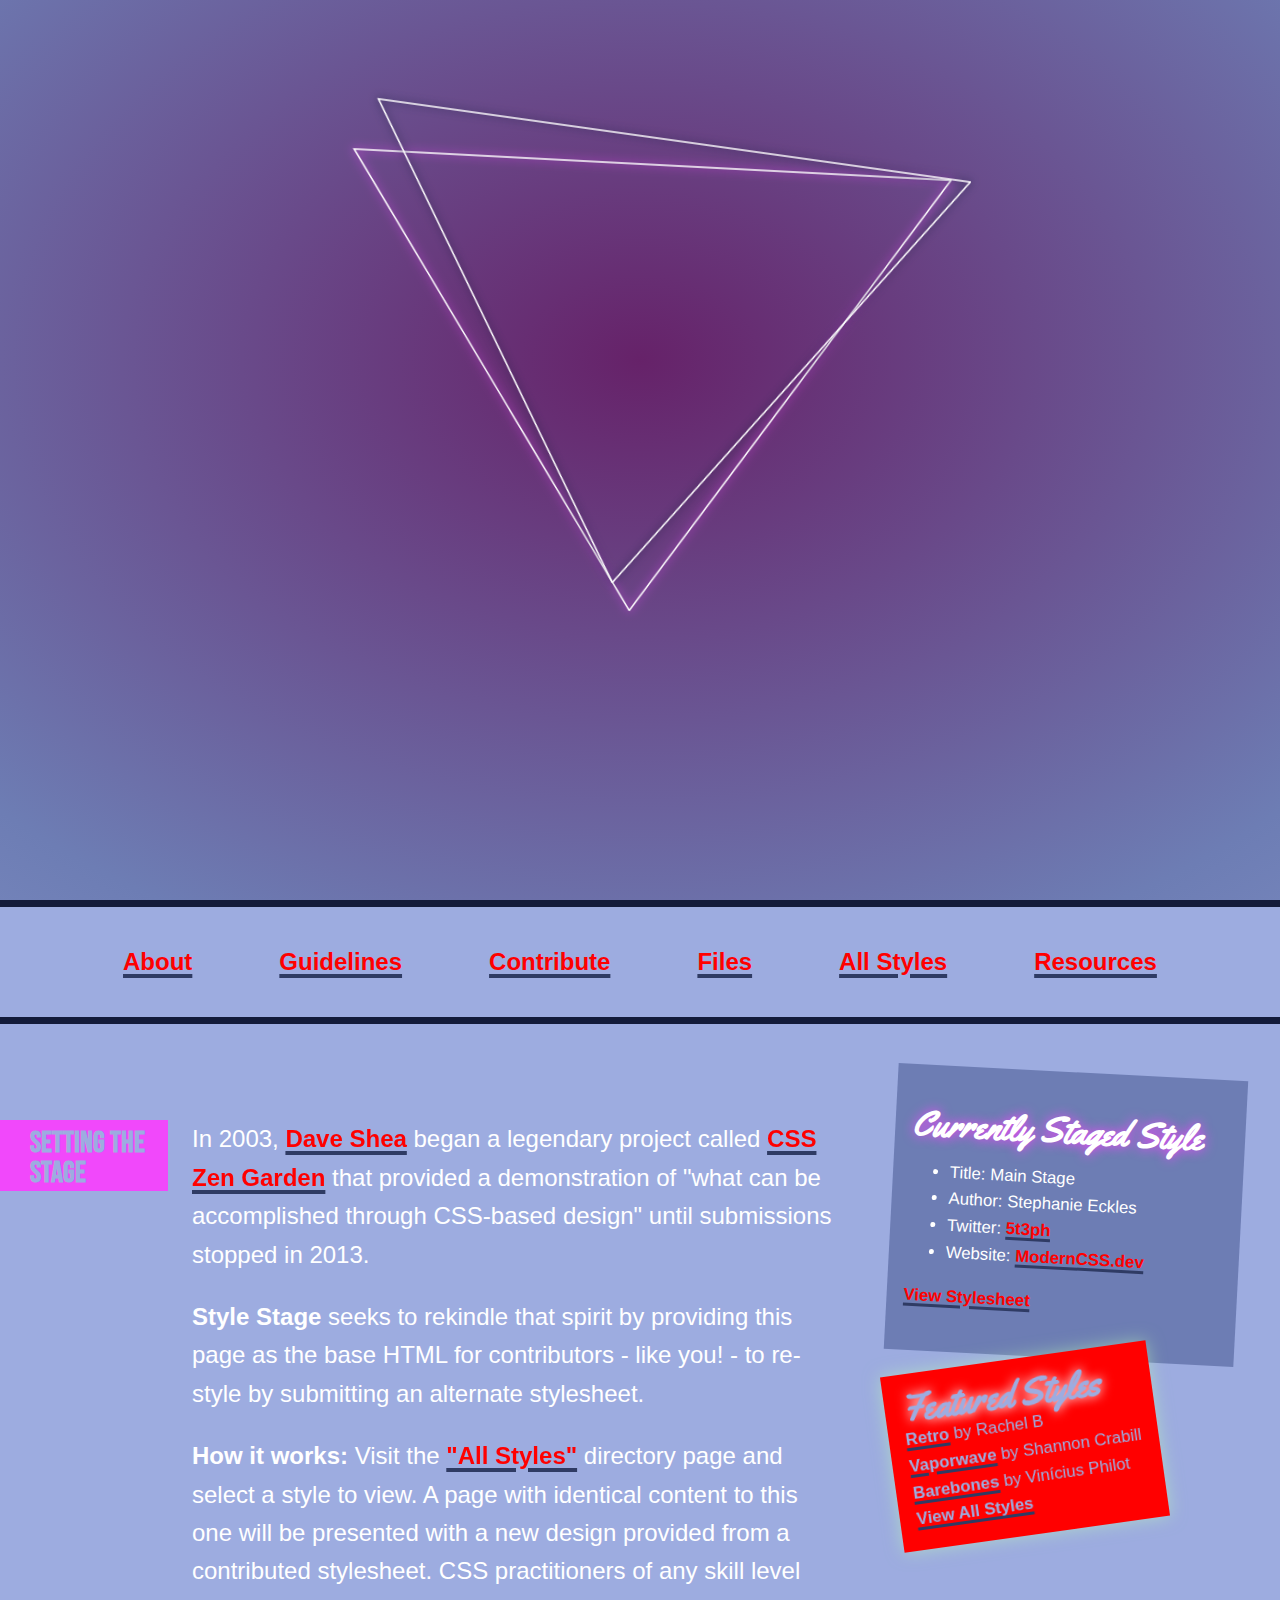
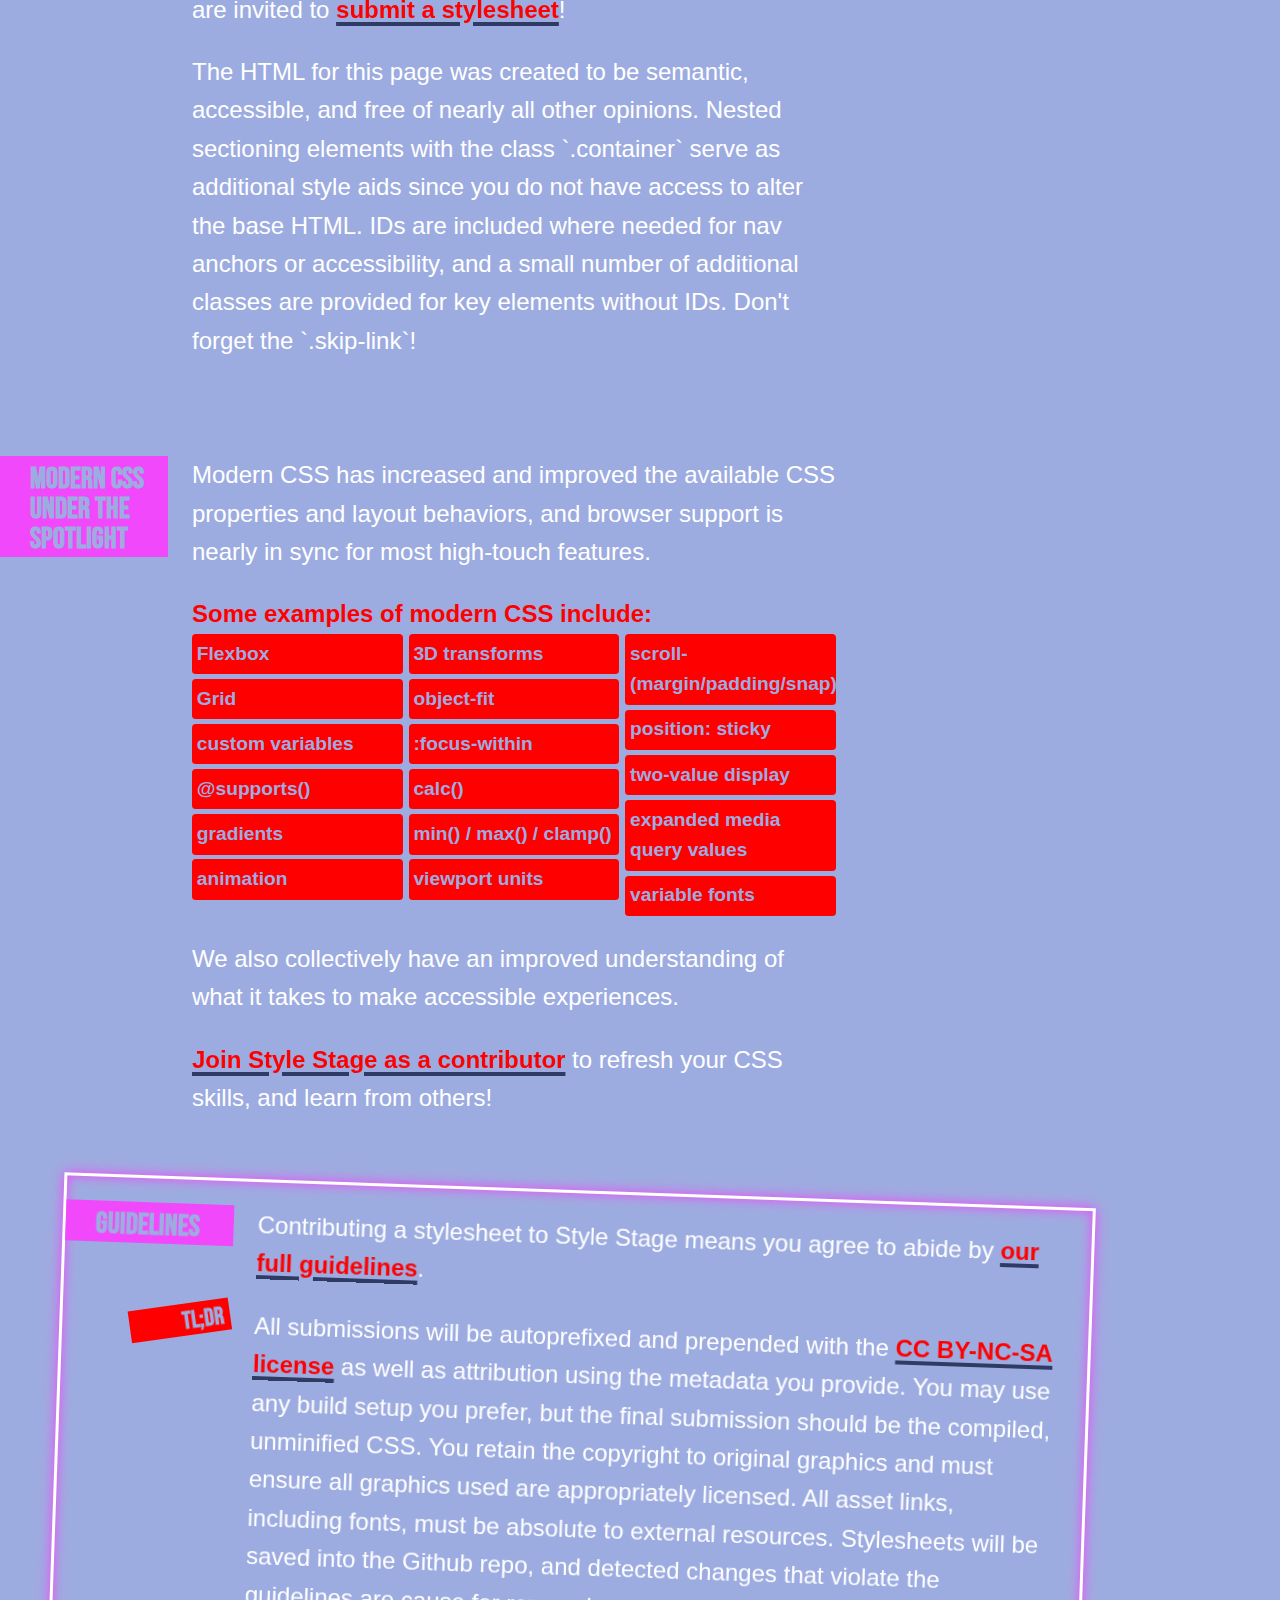
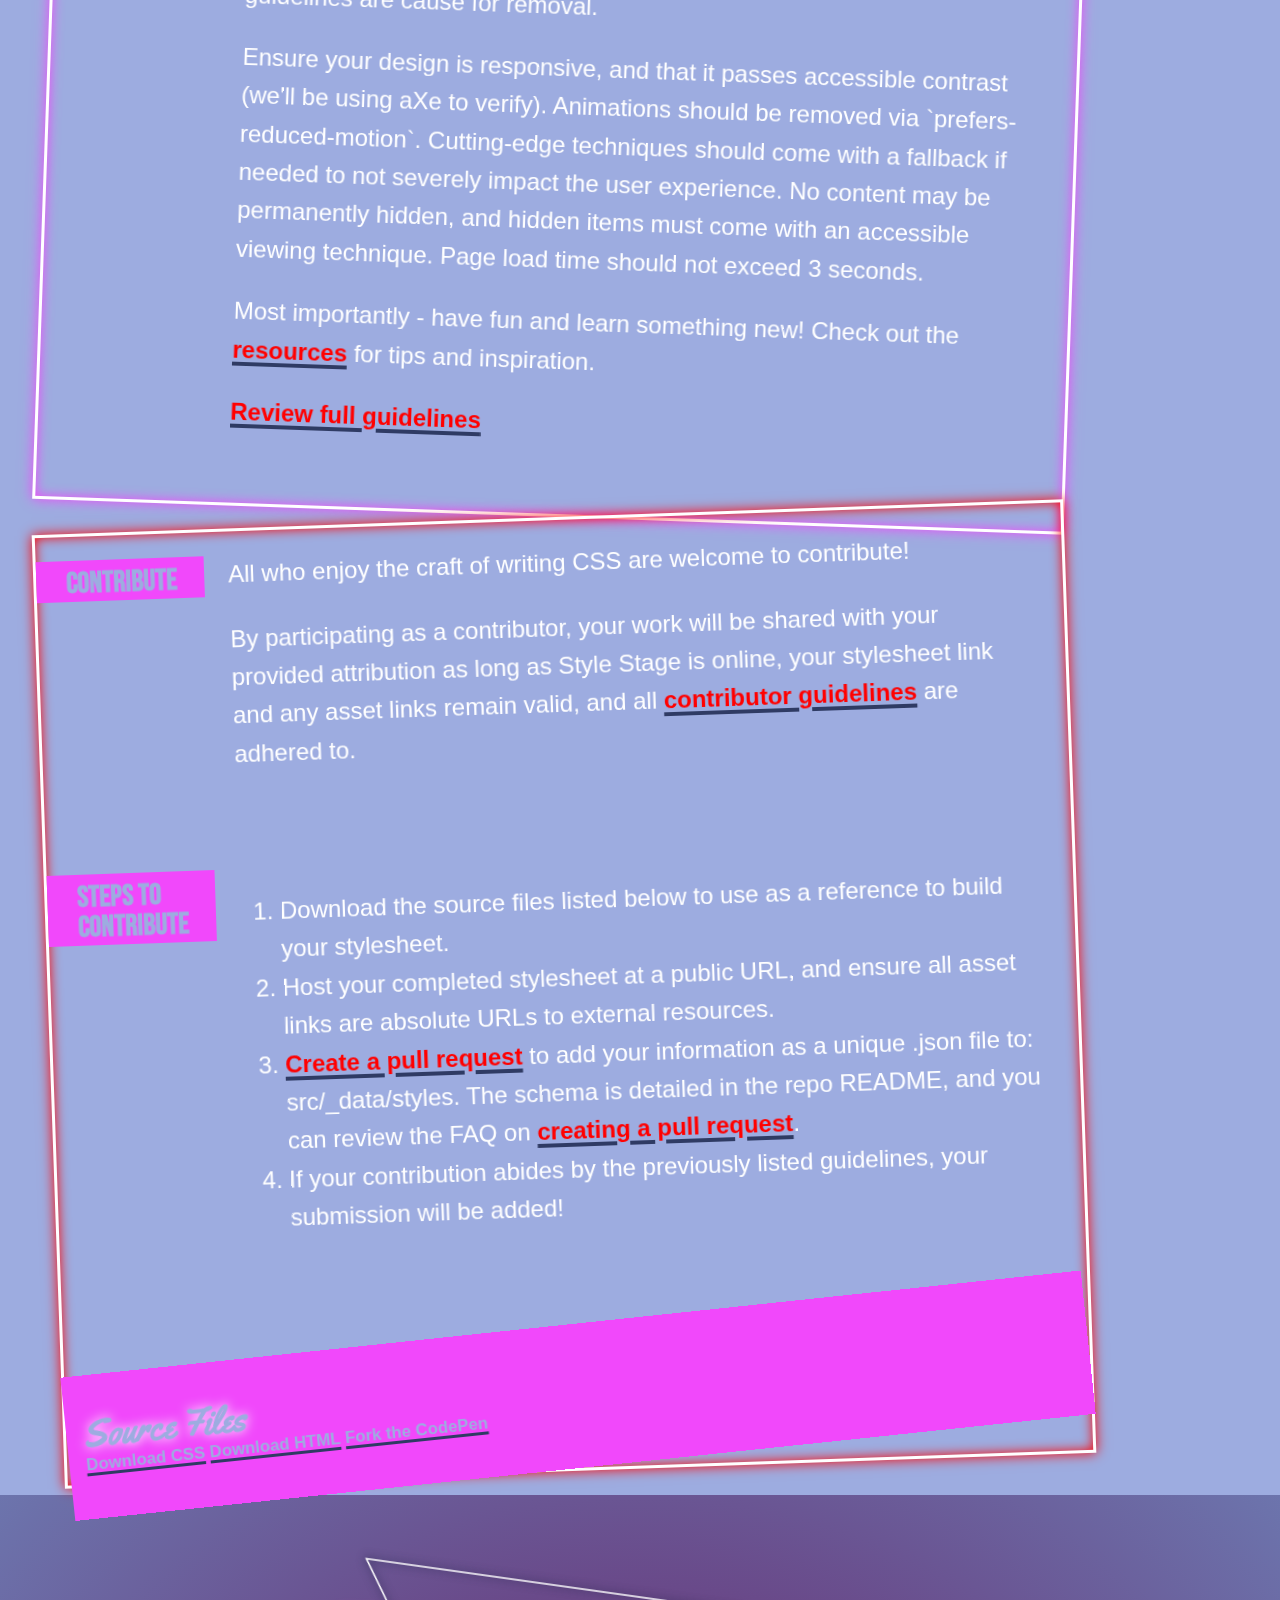
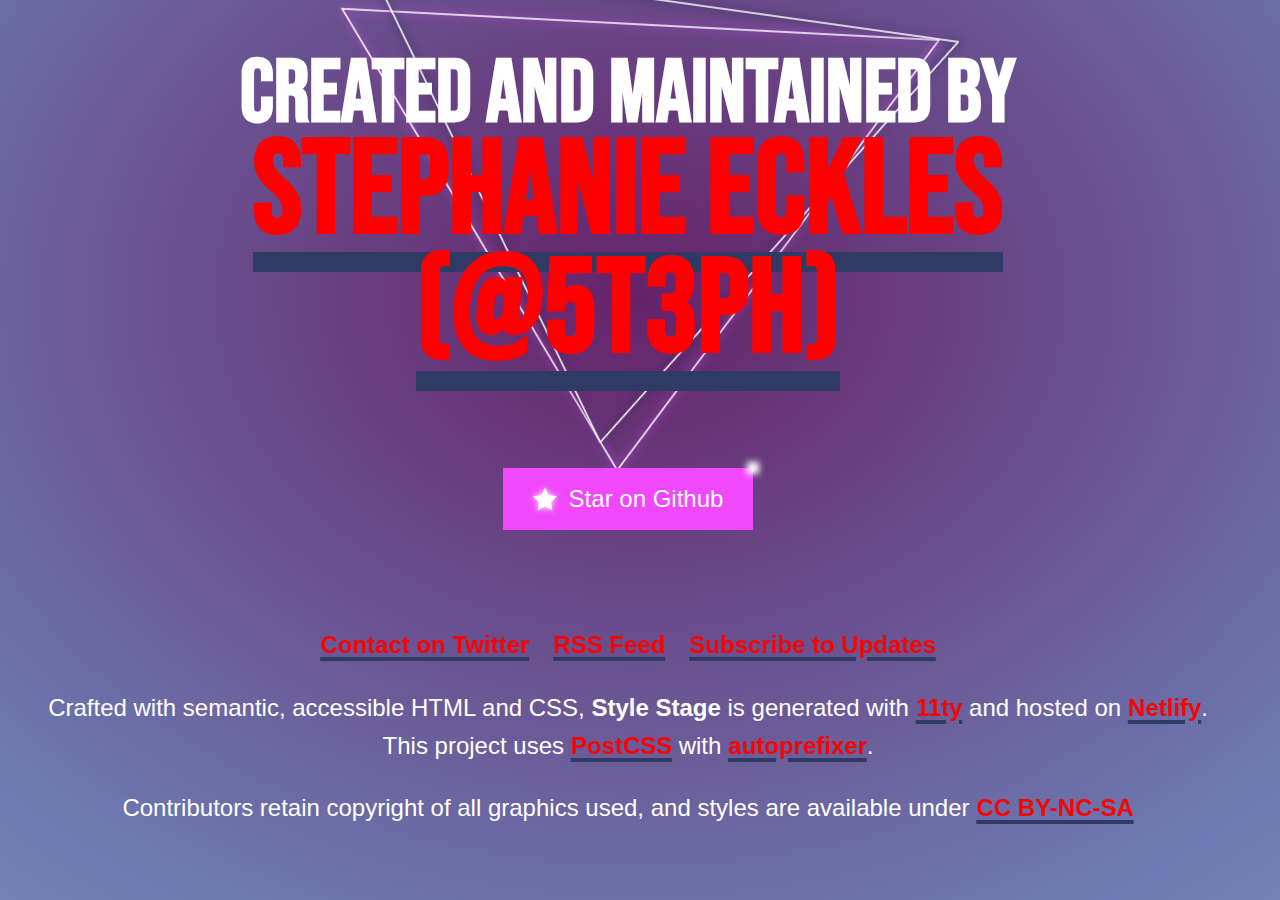
==== index.html @ ae6fe7fd "latest stream update" ====
<!DOCTYPE html>
<html lang="en">

<head>
  <meta charset="UTF-8" />
  <meta name="viewport" content="width=device-width, initial-scale=1" />
  <title>[Your Style Title] by Kevin Powell | Style Stage</title>
  <meta name="description" content="[Your optional description]" />
  <link href="https://fonts.googleapis.com/css2?family=Bebas+Neue&display=swap" rel="stylesheet">

  <link href="https://fonts.googleapis.com/css2?family=Work+Sans:wght@100..900&display=swap" rel="stylesheet">
  <link href="https://fonts.googleapis.com/css2?family=Bungee+Shade&display=swap" rel="stylesheet">
  <link href="style.css" rel="stylesheet" />
  <link href="https://fonts.googleapis.com/css2?family=Yellowtail&display=swap" rel="stylesheet">
</head>

<body>
  <a href="#main" class="skip-link">Skip to main content</a>
  <header>

    <div class="container">
      <h1>Style Stage</h1>
      <h2>A modern CSS showcase styled by community contributions</h2>
      <p>
        Maintained by <a href="https://twitter.com/5t3ph">Stephanie Eckles</a> of
        <a href="https://moderncss.dev">ModernCSS.dev</a>
      </p>
      <a href="https://github.com/5t3ph/stylestage" class="link-github"><span><svg xmlns="http://www.w3.org/2000/svg"
            viewBox="0 0 32 32" aria-hidden="true" focusable="false">
            <path
              d="M32 12.408l-11.056-1.607-4.944-10.018-4.944 10.018-11.056 1.607 8 7.798-1.889 11.011 9.889-5.199 9.889 5.199-1.889-11.011 8-7.798z">
            </path>
          </svg>
        </span>
        Star on Github</a>
    </div>
  </header>
  <nav>
    <ul>
      <li><a href="#about">About</a></li>
      <li><a href="#guidelines">Guidelines</a></li>
      <li><a href="#contribute">Contribute</a></li>
      <li><a href="#files">Files</a></li>
      <li><a href="/styles/">All Styles</a></li>
      <li><a href="/resources/">Resources</a></li>
    </ul>
  </nav>

  <main id="main" tabIndex="-1">
    <div class="container">
      <article id="about">
        <section class="container">
          <h2>Setting the Stage</h2>
          <p>
            In 2003, <a href="http://daveshea.com/projects/zen/">Dave Shea</a> began a legendary
            project called <a href="http://www.csszengarden.com/">CSS Zen Garden</a> that provided
            a demonstration of "what can be accomplished through CSS-based design" until
            submissions stopped in 2013.
          </p>
          <p>
            <strong>Style Stage</strong> seeks to rekindle that spirit by providing this page as
            the base HTML for contributors - like you! - to re-style by submitting an alternate
            stylesheet.
          </p>
          <blockquote>
            <p>
              <strong>How it works:</strong> Visit the
              <a href="/styles/">"All Styles"</a> directory page and select a style to view. A
              page with identical content to this one will be presented with a new design provided
              from a contributed stylesheet. CSS practitioners of any skill level are invited to
              <a href="#contribute">submit a stylesheet</a>!
            </p>
          </blockquote>
          <p>
            The HTML for this page was created to be semantic, accessible, and free of nearly all
            other opinions. Nested sectioning elements with the class `.container` serve as
            additional style aids since you do not have access to alter the base HTML. IDs are
            included where needed for nav anchors or accessibility, and a small number of
            additional classes are provided for key elements without IDs. Don't forget the
            `.skip-link`!
          </p>
        </section>
        <section class="container">
          <h2>Modern CSS Under the Spotlight</h2>
          <p>
            Modern CSS has increased and improved the available CSS properties and layout
            behaviors, and browser support is nearly in sync for most high-touch features.
          </p>
          <p>Some examples of modern CSS include:</p>
          <ul>
            <li>Flexbox</li>
            <li>Grid</li>
            <li>custom variables</li>
            <li>@supports()</li>
            <li>gradients</li>
            <li>animation</li>
            <li>3D transforms</li>
            <li>object-fit</li>
            <li>:focus-within</li>
            <li>calc()</li>
            <li>min() / max() / clamp()</li>
            <li>viewport units</li>
            <li>scroll-(margin/padding/snap)</li>
            <li>position: sticky</li>
            <li>two-value display</li>
            <li>expanded media query values</li>
            <li>variable fonts</li>
          </ul>
          <p>
            We also collectively have an improved understanding of what it takes to make
            accessible experiences.
          </p>
          <p>
            <a href="#contribute">Join Style Stage as a contributor</a> to refresh your CSS
            skills, and learn from others!
          </p>
        </section>
      </article>
      <article id="guidelines">
        <section class="container">
          <h2>Guidelines</h2>
          <p>
            Contributing a stylesheet to Style Stage means you agree to abide by
            <a href="/guidelines/">our full guidelines</a>.
          </p>
          <h3>TL;DR</h3>
          <p>
            All submissions will be autoprefixed and prepended with the
            <a href="https://creativecommons.org/licenses/by-nc-sa/3.0/">CC BY-NC-SA license</a>
            as well as attribution using the metadata you provide. You may use any build setup you
            prefer, but the final submission should be the compiled, unminified CSS. You retain
            the copyright to original graphics and must ensure all graphics used are appropriately
            licensed. All asset links, including fonts, must be absolute to external resources.
            Stylesheets will be saved into the Github repo, and detected changes that violate the
            guidelines are cause for removal.
          </p>
          <p>
            Ensure your design is responsive, and that it passes accessible contrast (we'll be
            using aXe to verify). Animations should be removed via `prefers-reduced-motion`.
            Cutting-edge techniques should come with a fallback if needed to not severely impact
            the user experience. No content may be permanently hidden, and hidden items must come
            with an accessible viewing technique. Page load time should not exceed 3 seconds.
          </p>
          <p>
            Most importantly - have fun and learn something new! Check out the
            <a href="/resources/">resources</a> for tips and inspiration.
          </p>
          <a href="/guidelines/" class="link-guidelines">Review full guidelines</a>
        </section>
      </article>
      <article id="contribute">
        <section class="container">
          <h2>Contribute</h2>
          <p>All who enjoy the craft of writing CSS are welcome to contribute!</p>
          <p>
            By participating as a contributor, your work will be shared with your provided
            attribution as long as Style Stage is online, your stylesheet link and any asset links
            remain valid, and all <a href="/guidelines/">contributor guidelines</a> are adhered
            to.
          </p>
        </section>
        <section class="container">
          <h3>Steps to Contribute</h3>
          <ol>
            <li>
              Download the source files listed below to use as a reference to build your
              stylesheet.
            </li>
            <li>
              Host your completed stylesheet at a public URL, and ensure all asset links are
              absolute URLs to external resources.
            </li>
            <li>
              <a href="https://github.com/5t3ph/stylestage">Create a pull request</a> to add your
              information as a unique .json file to: src/_data/styles. The schema is detailed in
              the repo README, and you can review the FAQ on
              <a href="/guidelines/#how-do-i-create-a-pull-request-pr">creating a pull request</a>.
            </li>
            <li>
              If your contribution abides by the previously listed guidelines, your submission
              will be added!
            </li>
          </ol>
        </section>
        <footer id="files">
          <div class="container">
            <h3>Source Files</h3>
            <a href="/source-files/style.css" class="link-downloadcss" download>Download CSS</a>
            <a href="/source-files/stylestage.html" class="link-downloadhtml" download>Download HTML</a>
            <a href="https://codepen.io/5t3ph/pen/b493845ae41e836889dd84fdbb0f5291" class="link-codepen" download>Fork
              the CodePen</a>
          </div>
        </footer>
      </article>
    </div>
  </main>
  <aside class="profile" aria-labelledby="profile-title">
    <div class="container">
      <h4 id="profile-title">Currently Staged Style</h4>
      <ul>
        <li class="profile-title"><span>Title:</span> <span>Main Stage</span></li>
        <li class="profile-author"><span>Author:</span> <span>Stephanie Eckles</span></li>
        <li class="profile-twitter">
          <span>Twitter:</span> <span><a href="https://twitter.com/5t3ph">5t3ph</a></span>
        </li>
        <li class="profile-website">
          <span>Website:</span> <span><a href="https://moderncss.dev">ModernCSS.dev</a></span>
        </li>
      </ul>
      <a href="/styles/css/main-stage.css">View Stylesheet</a>
    </div>
  </aside>
  <aside id="styles">
    <div class="container">
      <h2>Featured Styles</h2>
      <ul class="features">
        <li>
          <span>
            <a href="/styles/retro">Retro<span aria-hidden="true"></span></a>
            <span>by Rachel B</span>
          </span>
        </li>
        <li>
          <span>
            <a href="/styles/vaporwave">Vaporwave<span aria-hidden="true"></span></a>
            <span>by Shannon Crabill</span>
          </span>
        </li>
        <li>
          <span>
            <a href="/styles/barebones">Barebones<span aria-hidden="true"></span></a>
            <span>by Vinícius Philot</span>
          </span>
        </li>
      </ul>

      <a href="/styles/" class="link-allstyles">View All Styles</a>
    </div>
  </aside>
  <footer class="page-footer">
    <div class="container">
      <p>
        Created and maintained by
        <a href="https://twitter.com/5t3ph">Stephanie Eckles (@5t3ph)</a>
      </p>
      <ul>
        <li>
          <a href="https://twitter.com/5t3ph" class="link-twittercontact">Contact on Twitter</a>
        </li>
        <li>
          <a href="https://github.com/5t3ph/stylestage" class="link-github"><svg xmlns="http://www.w3.org/2000/svg"
              viewBox="0 0 32 32" aria-hidden="true" focusable="false">
              <path
                d="M32 12.408l-11.056-1.607-4.944-10.018-4.944 10.018-11.056 1.607 8 7.798-1.889 11.011 9.889-5.199 9.889 5.199-1.889-11.011 8-7.798z">
              </path>
            </svg>
            Star on Github</a>
        </li>
        <li><a href="/feed/" class="link-rss">RSS Feed</a></li>
        <li><a href="/subscribe/" class="link-support">Subscribe to Updates</a></li>
      </ul>
      <p>
        Crafted with semantic, accessible HTML and CSS, <strong>Style Stage</strong> is generated
        with <a href="https://11ty.dev">11ty</a> and hosted on
        <a href="https://netlify.com">Netlify</a>. This project uses
        <a href="https://postcss.org/">PostCSS</a> with
        <a href="https://github.com/postcss/autoprefixer">autoprefixer</a>.
      </p>
      <p>
        Contributors retain copyright of all graphics used, and styles are available under
        <a href="https://creativecommons.org/licenses/by-nc-sa/3.0/">CC BY-NC-SA</a>
      </p>
    </div>
  </footer>
</body>

</html>
---- style.css ----
main:focus {
  outline: 0;
}

/*#region reset  */

/* Box sizing rules */
*,
*::before,
*::after {
  box-sizing: border-box;
}

:root {
  --ff-body: "PT Sans", sans-serif;
  --ff-heading: "Bebas Neue", cursive;
  /* --ff-accent: "Bungee Shade", sans-serif; */
  --ff-accent: "Yellowtail", cursive;
  --fw-normal: 400;
  --fw-bold: 700;

  --clr-primary-100: #9dace0;
  --clr-primary-200: #6d7db4;
  --clr-primary-300: #4f5c8d;
  --clr-primary-400: #2f3b64;
  --clr-primary-500: #131b3a;

  --fs-base: 1rem;
  /* 52ff75 */
  --clr-accent: #85ff9e;

  --clr-tertiary: #f148fb;
  --clr-tertiary-500: #662269;

  --clr-light: #fff;
  --clr-dark: #000;

  --clr-gradient: radial-gradient(
    var(--clr-tertiary-500),
    var(--clr-primary-400),
    var(--clr-primary-500)
  );
}

/* Remove default padding */
ul[class],
ol[class] {
  padding: 0;
}

/* Remove default margin */
body,
h1,
h2,
h3,
h4,
p,
ul[class],
ol[class],
figure,
blockquote {
  margin: 0;
}

/* Set core root defaults */
html {
  scroll-behavior: smooth;
}

/* Set core body defaults */
body {
  min-height: 100vh;
  text-rendering: optimizeSpeed;
  line-height: 1.6;
  font-size: var(--fs-base);
}

/* Remove list styles on ul, ol elements with a class attribute */
ul[class],
ol[class] {
  list-style: none;
}

/* A elements that don't have a class get default styles */
a:not([class]) {
  text-decoration-skip-ink: auto;
}

/* Make images easier to work with */
img,
picture {
  max-width: 100%;
  height: auto;
  display: block;
}

/* Natural flow and rhythm in articles by default */
section > * + * {
  margin-top: 1em;
}

/* Inherit fonts for inputs and buttons */
input,
button,
textarea,
select {
  font: inherit;
}

:focus {
  outline: 2px solid var(--clr-accent);
  outline-offset: 2px;
}

html {
  scrollbar-color: var(--clr-primary-400) white;
  /* scrollbar-width: thin; */
  /* width: 100vw; */
}

::-webkit-scrollbar {
  width: 1em;
  background: var(--clr-primary-200);
  /* border-left: 1px solid var(--clr-primary-200); */
}

::-webkit-scrollbar-thumb {
  background-image: linear-gradient(
    var(--clr-primary-300),
    var(--clr-primary-400)
  );
  border-radius: 100vw;
}

/* Remove all animations and transitions for people that prefer not to see them */
@media (prefers-reduced-motion: reduce) {
  * {
    animation-duration: 0.01ms !important;
    animation-iteration-count: 1 !important;
    transition-duration: 0.01ms !important;
    scroll-behavior: auto !important;
  }
}

/*#endregion  */

::selection {
  color: var(--clr-dark);
  background: var(--clr-tertiary);
}

html {
  overflow-x: hidden;

  font-size: 1.25rem;
  font-size: clamp(1rem, 5vw, 1.5rem);
  scroll-padding-top: 7rem;
}

body {
  background: var(--clr-primary-500);
  color: var(--clr-light);
  margin: 0;
  font-family: var(--ff-body);
  line-height: 1.6;
  width: 100vw;
}

.skip-link:not(:focus):not(:active) {
  clip: rect(0 0 0 0);
  clip-path: inset(50%);
  height: 1px;
  overflow: hidden;
  position: absolute;
  white-space: nowrap;
  width: 1px;
}

h1,
h2,
h3 {
  font-family: var(--ff-heading);
  font-weight: 900;
}

h1 {
  color: transparent;
  /* color: red; */
  /* -webkit-text-stroke: 1px white; */
  background-image: linear-gradient(
    rgb(9, 112, 197) 0%,
    #fff 65%,
    var(--clr-tertiary) 60%,
    #fff
  );
  -webkit-background-clip: text;
  background-clip: text;
  background-size: 100% 100%;
  padding: 0.2em 0 0.05em;
  font-size: clamp(2rem, 1rem + 20vw, 10rem);
  text-transform: uppercase;
  line-height: 0.6;
  text-align: center;
  position: relative;
  z-index: 1;
  margin-bottom: 1rem;
  margin-top: auto;
}

h1 + h2 {
  font-size: clamp(2rem, 20vw, 2.5rem);
  line-height: 1;
  color: var(--clr-light);
  text-shadow: 0 0 0.25em var(--clr-tertiary);
  margin-top: 0;
  margin-bottom: 3rem;
  padding: 0 1em;
  position: relative;
  z-index: 10;
}

a:not(.link-github) {
  color: var(--clr-accent);
  font-weight: var(--fw-bold);
  position: relative;
  text-underline-offset: 0.15em;
  text-decoration-color: var(--clr-primary-200);
  text-decoration-thickness: 0.15em;
  text-decoration-skip: none;
  transition: all 250ms;
}

a:hover,
a:focus {
  color: #fff;
  text-decoration-color: var(--clr-tertiary);
}

section {
  margin-bottom: 2em;
}

article h2,
article h3 {
  font-size: 2rem;
  line-height: 1;
  background: var(--clr-tertiary);
  color: var(--clr-primary-500);
  align-self: start;
  padding: 0.25em 0.25em 0.1em 0.25em;
}

.container {
  padding: 1rem;
  max-width: 75ch;
  margin-left: auto;
  margin-right: auto;
}

header {
  text-align: center;
  min-height: 100vh;
  display: flex;
  align-items: center;
  overflow: hidden;
}

header,
.page-footer {
  background-image: var(--clr-gradient);
  background-position: 50% 60%;
  background-size: 200% 200%;
  animation: bg-animation ease-in-out 5000ms alternate infinite;
}

@keyframes bg-animation {
  from {
    /* background-position: 50% 60%; */
    background-size: 100% 100%;
  }
  to {
    /* background-position: 10% 10%; */
    background-size: 200% 200%;
  }
}

header,
.page-footer p:first-of-type {
  position: relative;
  z-index: 0;
}

header::before,
header::after,
.page-footer p:first-of-type::before,
.page-footer p:first-of-type::after {
  content: "";
  background: url('data:image/svg+xml;utf8, <svg width="800" height="600" xmlns="http://www.w3.org/2000/svg"><path d="m0.75,596.12492l398.49999,-595.37492l398.49999,595.37492l-796.99997,0z" stroke-width="2" stroke="white" fill="none" /></svg>')
    no-repeat;
  position: absolute;
  background-size: contain;
  background-position: center center;
  display: block;
  left: 50%;
  width: min(70vw, 25rem);
  z-index: -1;
  /* mix-blend-mode: multiply; */
}

.page-footer p:first-of-type::before,
.page-footer p:first-of-type::after {
  top: -1rem;
  bottom: -5rem;
}

header::before,
header::after {
  top: 2rem;
  bottom: 6rem;
  background-position: center center;
}

header::before,
.page-footer p:first-of-type::before {
  transform: rotate(183deg) translateX(50%);
  filter: drop-shadow(0 0 5px var(--clr-tertiary));
}

header::after,
.page-footer p:first-of-type::after {
  transform: rotate(188deg) translateX(50%);
  filter: drop-shadow(0 0 5px var(--clr-primary-100));
}

header h2 {
  font-family: var(--ff-accent);
}

header a {
  color: var(--clr-tertiary) !important;
}

header p {
  /* align-self: flex-end; */
  margin-top: auto;
  margin-bottom: 0.5em;
}

nav {
  --border: 0.3em;
  background: var(--clr-primary-500);
  padding: 1.5em;
  margin: 0 0 2em 0;
  border-top: var(--border) solid var(--clr-primary-100);
  border-bottom: var(--border) solid var(--clr-primary-100);
}

@media (min-width: 37em) {
  nav {
    position: sticky;
    z-index: 100;
    top: calc(var(--border) * -1);
  }
}

nav ul {
  list-style: none;
  padding: 0;
  margin: 0;
  display: flex;
  justify-content: space-evenly;
}

nav a {
  color: var(--clr-light);
}

nav a::before,
nav a::after {
  display: none;
}

nav a:hover,
nav a:focus {
  color: var(--clr-primary-200);
}

.link-github {
  display: inline-flex;
  align-items: center;
  gap: 0.5em;
  text-decoration: none;
  background: var(--clr-tertiary);
  color: white !important;
  padding: 0.5em 1.25em;
  position: relative;
  /* line-height: 1; */
}

.link-github span {
  display: flex;
  width: 1em;
}

.link-github svg {
  width: 1em;
  fill: white;
  filter: drop-shadow(0 0 3px white);
}

.link-github:hover,
.link-github:focus {
  background: var(--clr-primary-500);
  color: var(--clr-accent);
}

.link-github::after {
  content: "";
  position: absolute;
  top: 0;
  right: 0;
  width: 0px;
  height: 0px;
  box-shadow: 0 0 0.25em 0.25em white;
}

#about ul {
  --gap: 0.25em;
  list-style: none;
  margin: 0;
  padding: 0;
  /* display: grid; */
  columns: 8em 4;
  gap: var(--gap);
}

#about li {
  align-self: start;
  font-size: 0.8rem;
  padding: 0.25em;
  background: var(--clr-accent);
  color: var(--clr-primary-500);
  font-weight: 700;
  margin-bottom: var(--gap);
  border-radius: 0.2em;
  break-inside: avoid;
  /* overflow-wrap: break-word; */
}

#about section:nth-of-type(2) p:nth-of-type(2) {
  font-weight: var(--fw-bold);
  color: var(--clr-accent);
}

#contribute {
  transform: rotate(-2deg);
  margin-left: 2em;
  border: 3px solid white;
  box-shadow: 0 0 0.5em var(--clr-accent), inset 0 0 0.5em var(--clr-accent);
}

@media (prefers-reduced-motion: no-preference) {
  header {
    animation: intro 2s forwards;
  }

  header .container h1 {
    transform: translate(100vw, 0);
  }

  header .container h1 {
    animation: 1s header-intro 1.2s forwards ease-in, glow 5s alternate infinite;
    transform-origin: top left;
  }
  header .container *:not(h1) {
    transform: translate(0, 100vh);
    animation: other-intro 1s forwards ease-in;
  }

  header .container h2 {
    animation-delay: 1.5s;
  }
  header .container p {
    animation-delay: 1.8s;
  }
  header .container a {
    animation-delay: 2.1s;
  }

  @keyframes intro {
    0% {
      clip-path: polygon(50% 50%, 50% 50%, 50% 50%, 50% 50%);
    }

    20% {
      clip-path: polygon(45% 45%, 55% 45%, 55% 55%, 45% 55%);
    }

    40% {
      clip-path: polygon(45% 45%, 55% 45%, 55% 55%, 45% 55%);
      transform: rotate(2turn);
    }
    50% {
      clip-path: polygon(47% 47%, 53% 47%, 53% 53%, 47% 53%);
    }

    70% {
      clip-path: polygon(0 0, 100% 0%, 100% 100%, 0% 100%);
      transform: rotate(2turn);
    }
    100% {
      clip-path: polygon(0 0, 100% 0%, 100% 100%, 0% 100%);
      transform: rotate(2turn);
    }
  }

  @keyframes header-intro {
    0% {
      transform: translate(100vw, 0);
    }
    60% {
      transform: translate(0, 0);
    }
    62% {
      transform: translate(0, 0) rotate(-8deg);
    }
    74% {
      transform: translate(0, -10%) rotate(-8deg);
    }
    74% {
      transform: translate(0, -10%) rotate(-8deg);
    }
    100% {
      transform: translate(0, 0) rotate(0);
    }
  }

  @keyframes other-intro {
    0% {
      transform: translate(0, 100vh);
    }
    90% {
      transform: translate(0, -30%);
    }
    96% {
      transform: translate(0, 20%);
    }
    100% {
      transform: translate(0, 0);
    }
  }
}

@media (prefers-color-scheme: light) {
  :root {
    --clr-primary-500: #9dace0;
    --clr-primary-400: #6d7db4;
    --clr-primary-300: #4f5c8d;
    --clr-primary-200: #2f3b64;
    --clr-primary-100: #131b3a;

    --clr-accent: red;
  }
}

#styles,
#files,
.profile {
  margin: 0 auto;
  font-size: 0.7rem;
}

#styles,
.profile {
  max-width: max-content;
}

#styles h2,
#files h3,
.profile h4 {
  font-family: var(--ff-accent);
  font-size: 1.5rem;
  line-height: 1;
  text-shadow: 0 0 0.5rem var(--clr-tertiary);
}

#styles h2,
#files h3 {
  text-shadow: 0 0 0.5rem var(--clr-light);
}

#files h3 {
  position: static;
  padding: 0;
}

#styles {
  background: var(--clr-accent);
  color: var(--clr-primary-500);
  padding: 1em;
  transform: rotate(-8deg);
  box-shadow: 0 0em 1em rgba(192, 255, 180, 0.5);
  position: relative;
  /* outline: 1px solid var(--clr-tertiary);
  outline-offset: 0.25em; */
}

#styles::after {
  opacity: 0;
  content: "";
  position: absolute;
  top: 0;
  bottom: 0;
  right: 0;
  left: 0;
  z-index: -1;
  box-shadow: 0 0em 2em rgba(192, 255, 180, 0.5);
  transition: opacity 250ms linear;
}

#styles:hover::after {
  opacity: 1;
}

#styles a,
#files a {
  color: inherit;
}

#styles a:hover,
#styles a:focus {
  text-decoration-color: var(--clr-light);
}

#styles .container {
  padding: 0;
}

#files,
.profile {
  background: var(--clr-primary-400);
  /* color: var(--clr-primary-500); */
  padding: 1em;
  position: relative;
}

.profile {
  transform: rotate(3deg);
}

#files {
  background: var(--clr-tertiary);
  color: var(--clr-primary-500);
  transform: rotate(-4deg);

  /* width: 15em; */
}

#files a:hover,
#files a:focus {
  color: var(--clr-accent);
  text-decoration-color: var(--clr-accent);
}

footer p {
  margin-top: 1em;
}

#guidelines {
  border: 3px solid white;
  box-shadow: 0 0 0.5em var(--clr-tertiary), inset 0 0 0.5em var(--clr-tertiary);
}

#guidelines h3 {
  /* width: 60%; */
  background: var(--clr-accent);
  font-size: 1rem;
  /* text-align: right; */
  /* transform: rotate(-10deg); */
}

.page-footer {
  text-align: center;
  padding: 2em;
}

.page-footer p:first-of-type {
  font-size: clamp(1.5rem, 1rem + 5vw, 4rem);
  line-height: 0.9;
  font-family: var(--ff-heading);
  font-weight: var(--fw-bold);
}

.page-footer p:first-of-type a {
  display: block;
  font-size: 1.5em;
}

.page-footer ul {
  list-style: none;
  padding: 0;
  display: flex;
  justify-content: center;
  flex-wrap: wrap;
  gap: 1em;
}

.page-footer li:nth-of-type(2) {
  order: -1;
  flex-basis: 100%;
  margin: 3rem 0;
}

/* media query */
@media (min-width: 60em) {
  body {
    display: grid;
    grid-template-columns: minmax(14rem, max-content) 14rem minmax(0.5em, 1fr);
    column-gap: 1em;
    grid-template-areas:
      "header header header"
      "nav nav nav"
      "main aside-one ."
      "main aside-two ."
      "main . ."
      "footer footer footer";
  }

  header {
    grid-area: header;
  }
  nav {
    grid-area: nav;
  }
  main {
    grid-area: main;
  }

  footer {
    grid-area: footer;
  }

  aside:first-of-type {
    grid-area: aside-one;
  }
  aside:last-of-type {
    grid-area: aside-two;
  }

  .container {
    padding-left: 0;
    max-width: 70rem;
    margin-left: 0;
  }

  header .container {
    margin-left: auto;
    margin-right: auto;
    padding-bottom: 4rem;
    max-width: 75ch;
    min-height: 100vh;
    display: flex;
    flex-direction: column;
    align-items: center;
    justify-content: center;
  }

  article > .container {
    display: grid;
    column-gap: 1em;
    grid-template-columns: 7rem minmax(7em, 60ch);
  }

  article h2,
  article h3 {
    grid-column: 1 / 2;
    position: sticky;
    top: 7rem;
    font-size: 1.25rem;
    padding-left: 1em;
  }

  article *:not(h2):not(h3) {
    grid-column: 2 / 3;
  }

  article p:first-of-type {
    margin: 0;
  }

  #styles,
  .profile {
    margin: 0 -1em;
  }

  #guidelines {
    transform: rotate(2deg);
    margin-left: 2em;
  }

  #guidelines h2 {
    margin-bottom: 1.2rem;
  }

  #guidelines h3 {
    top: 8.75rem;
    left: 1rem;
    width: 60%;
    margin-left: auto;
    background: var(--clr-accent);
    font-size: 1rem;
    text-align: right;
    transform: rotate(-10deg);
  }

  article:not(#about) {
    width: 120%;
  }
}
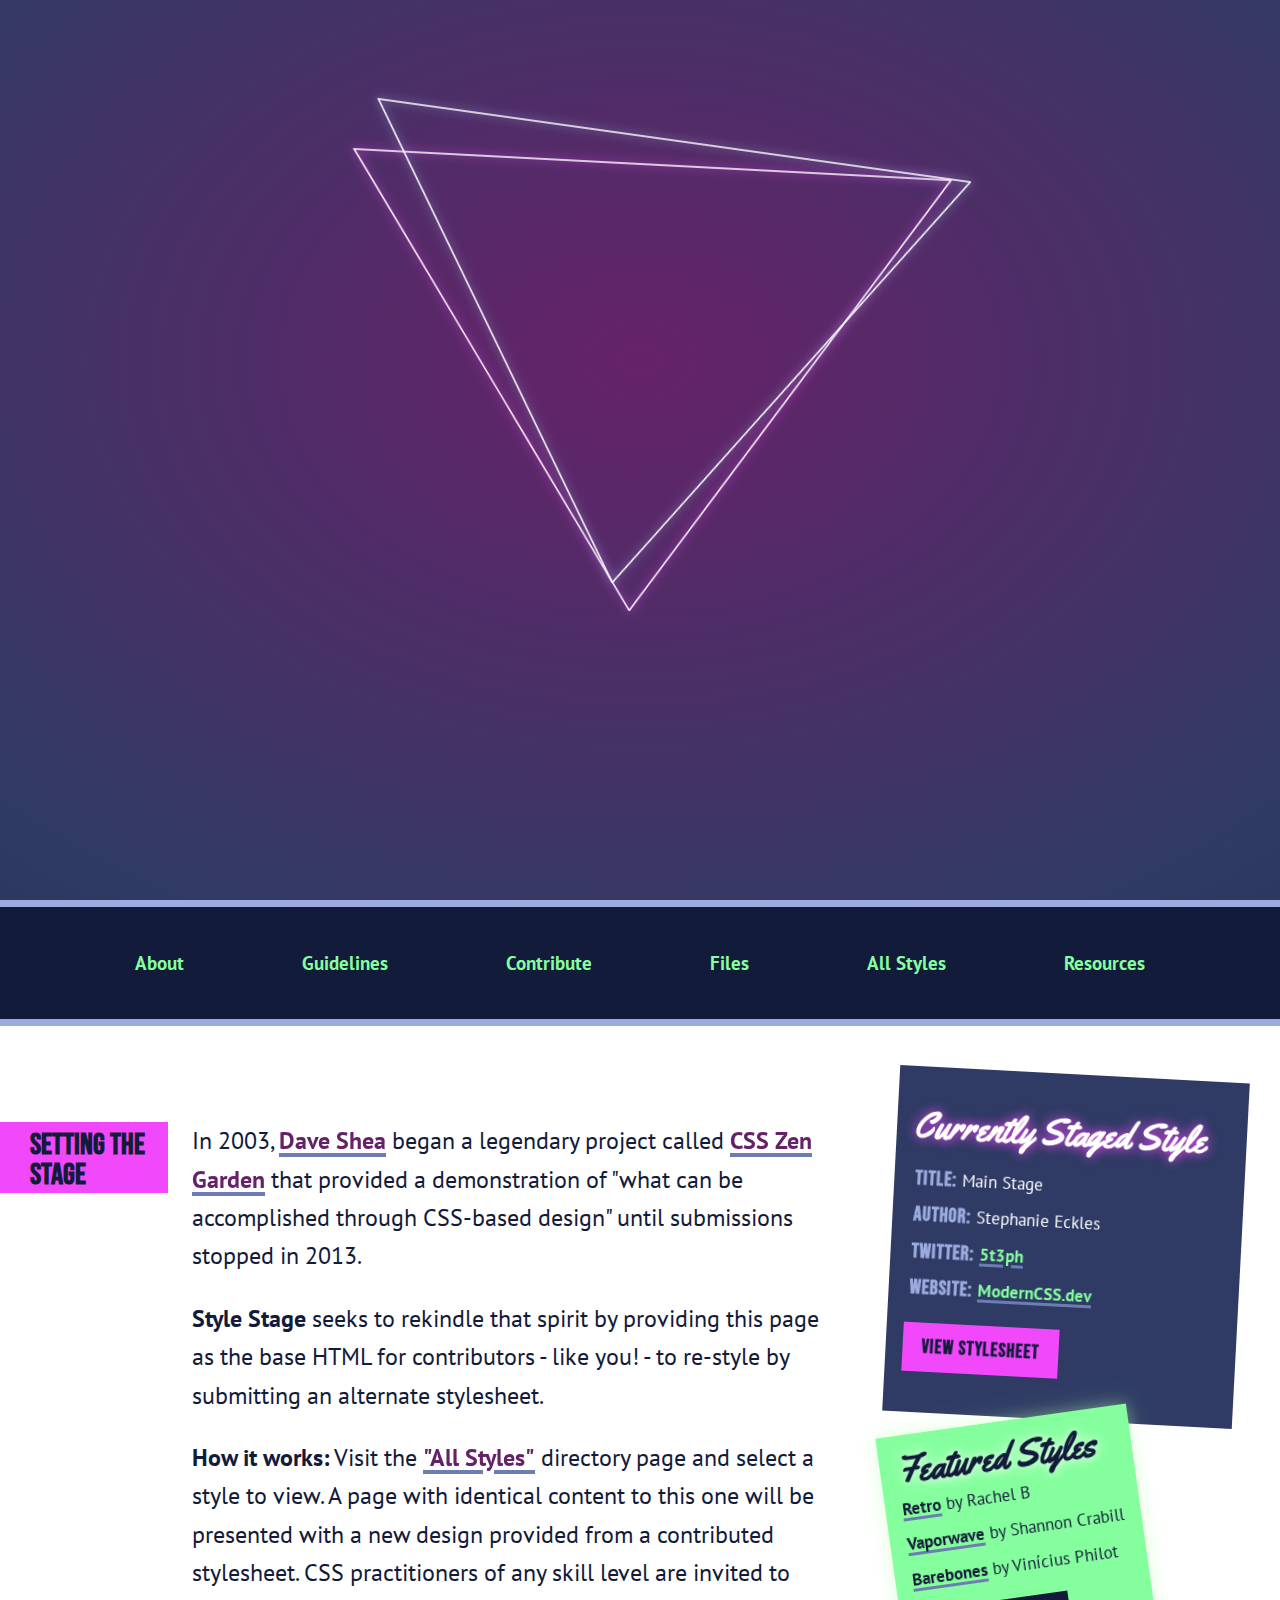
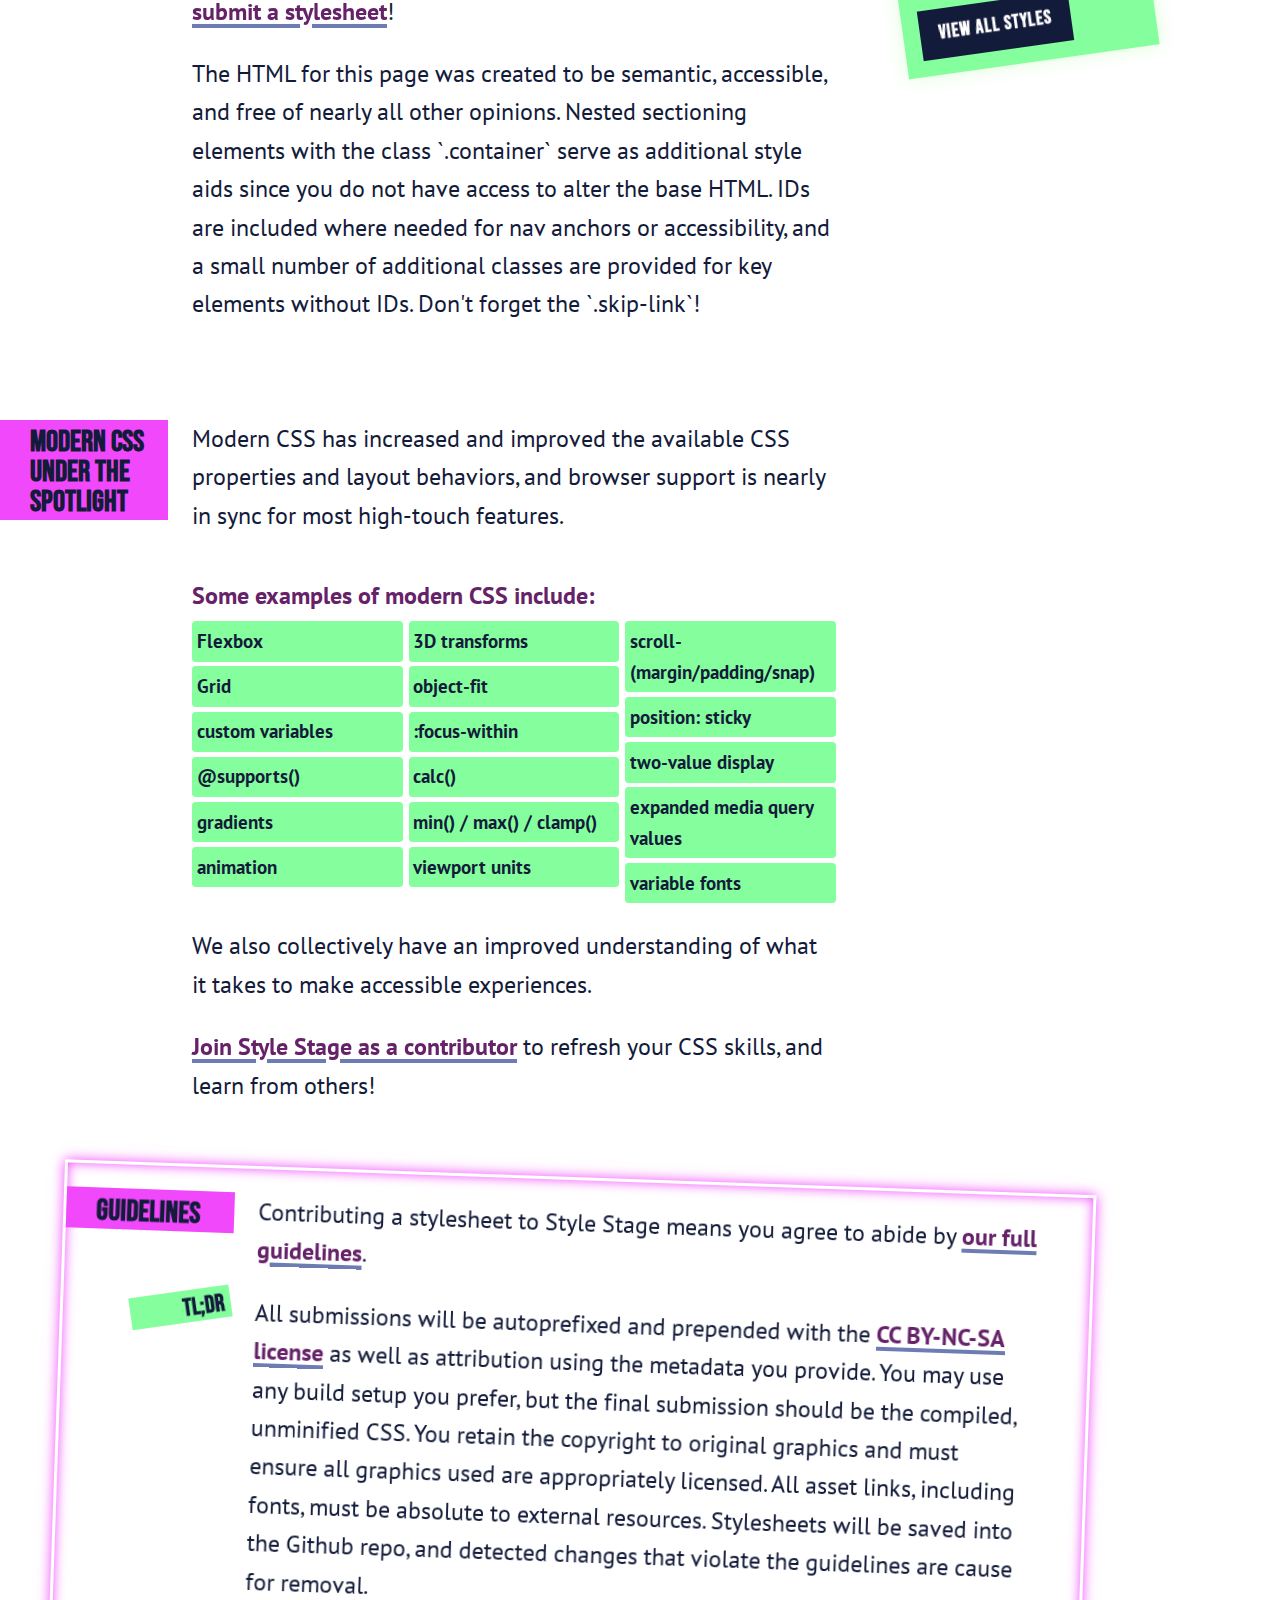
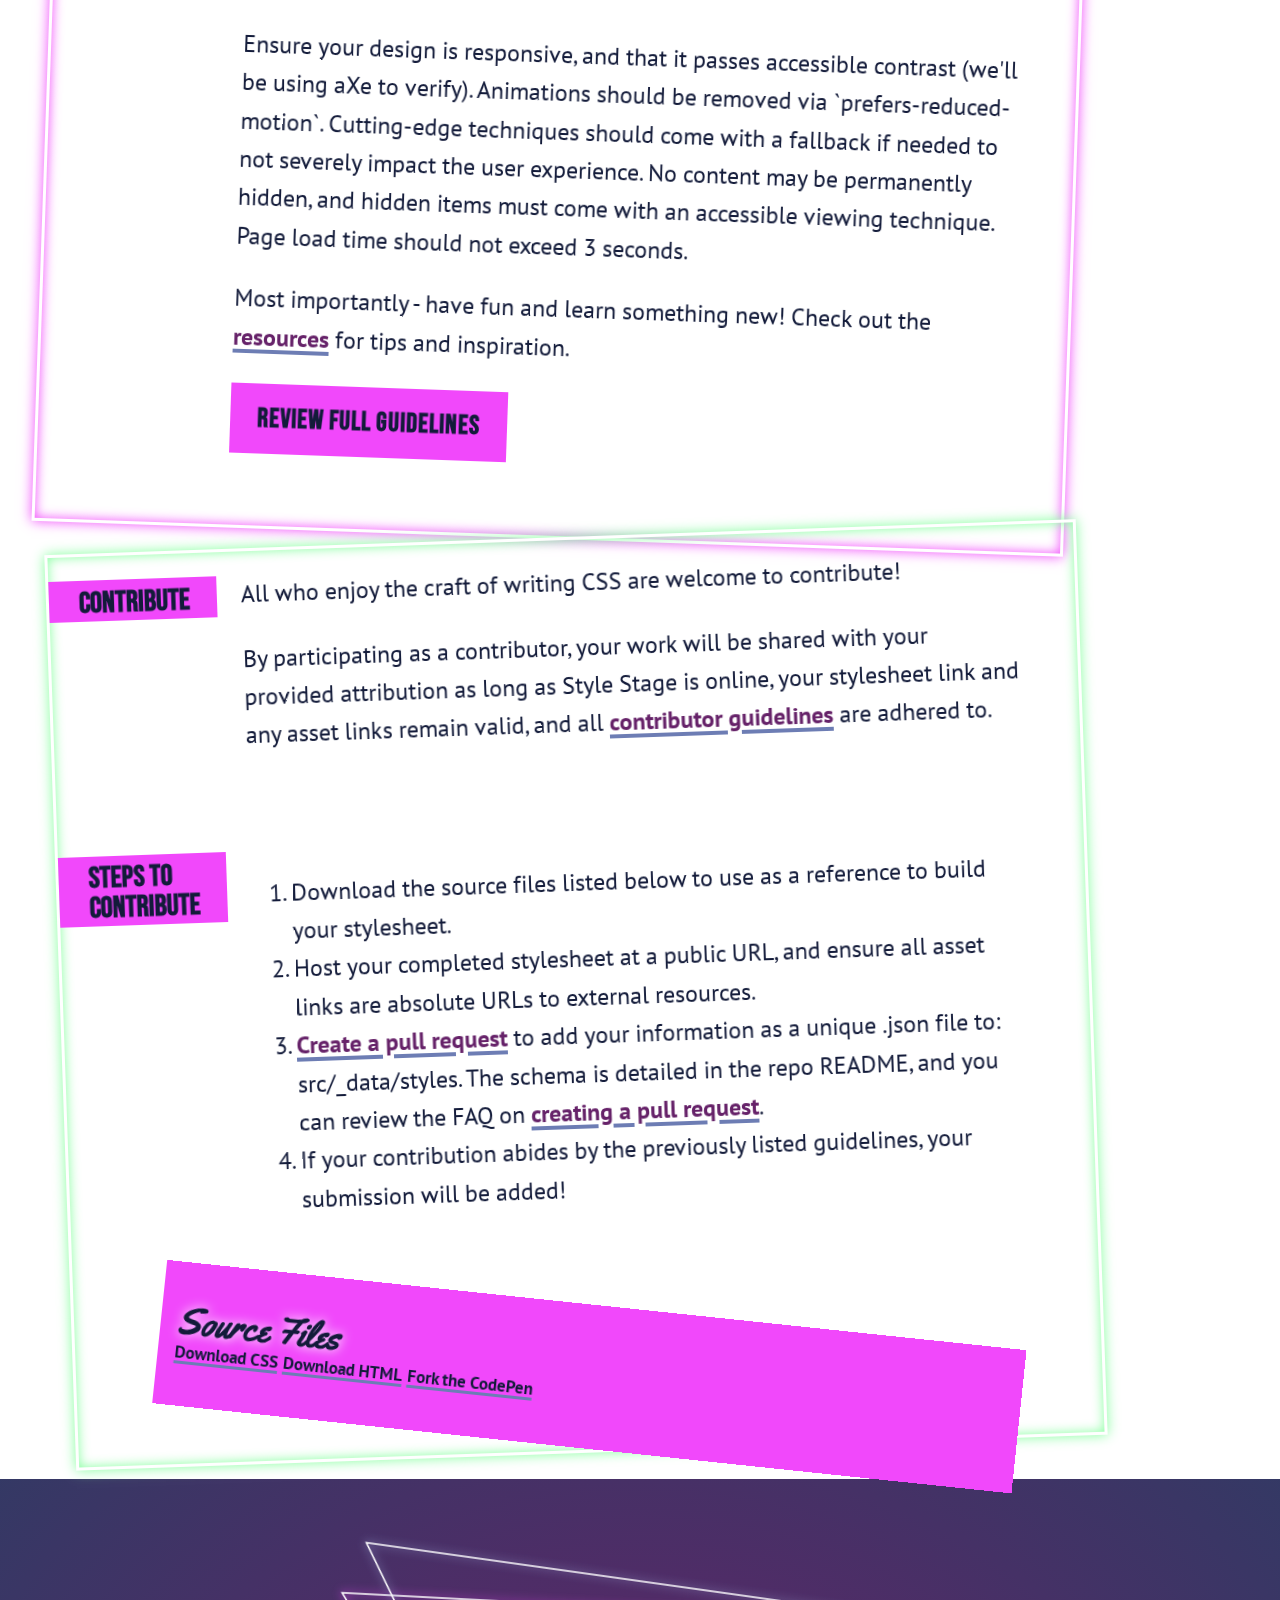
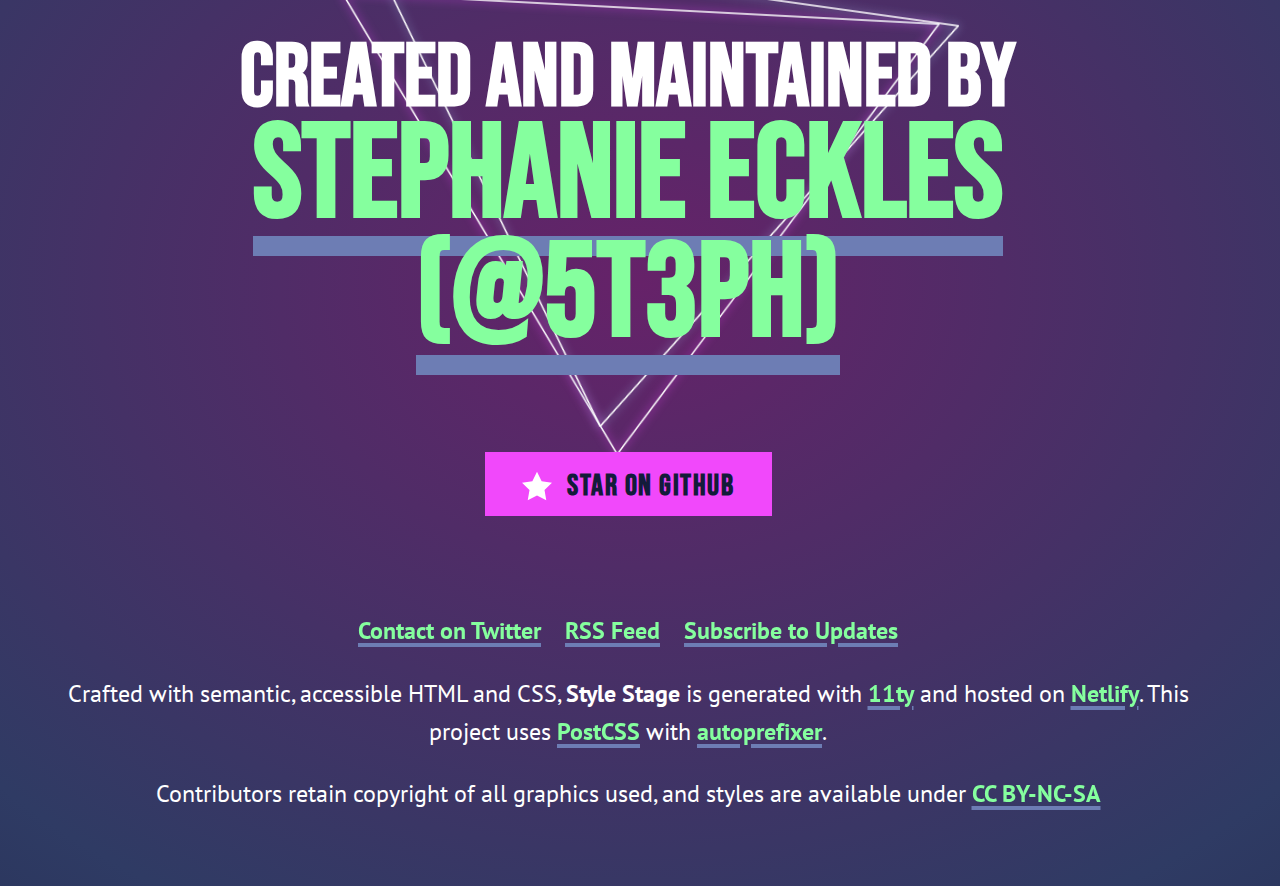
==== commit 32d039c7: "locally hosted fonts" ====
--- a/index.html
+++ b/index.html
@@ -6,12 +6,7 @@
   <meta name="viewport" content="width=device-width, initial-scale=1" />
   <title>[Your Style Title] by Kevin Powell | Style Stage</title>
   <meta name="description" content="[Your optional description]" />
-  <link href="https://fonts.googleapis.com/css2?family=Bebas+Neue&display=swap" rel="stylesheet">
-
-  <link href="https://fonts.googleapis.com/css2?family=Work+Sans:wght@100..900&display=swap" rel="stylesheet">
-  <link href="https://fonts.googleapis.com/css2?family=Bungee+Shade&display=swap" rel="stylesheet">
   <link href="style.css" rel="stylesheet" />
-  <link href="https://fonts.googleapis.com/css2?family=Yellowtail&display=swap" rel="stylesheet">
 </head>
 
 <body>
--- a/style.css
+++ b/style.css
@@ -1,8 +1,57 @@
+@font-face {
+  font-family: "Bebas Neue";
+  font-style: normal;
+  font-weight: 400;
+  src: local(""),
+    url("../assets/bebas-neue-v2-latin-regular.woff2") format("woff2"),
+    url("../assets/bebas-neue-v2-latin-regular.woff") format("woff");
+}
+
+@font-face {
+  font-family: "PT Sans";
+  font-style: normal;
+  font-weight: 400;
+  src: local(""),
+    url("../assets/pt-sans-v12-latin-regular.woff2") format("woff2"),
+    url("../assets/pt-sans-v12-latin-regular.woff") format("woff");
+}
+@font-face {
+  font-family: "PT Sans";
+  font-style: italic;
+  font-weight: 400;
+  src: local(""),
+    url("../assets/pt-sans-v12-latin-italic.woff2") format("woff2"),
+    url("../assets/pt-sans-v12-latin-italic.woff") format("woff");
+}
+
+@font-face {
+  font-family: "PT Sans";
+  font-style: normal;
+  font-weight: 700;
+  src: local(""), url("../assets/pt-sans-v12-latin-700.woff2") format("woff2"),
+    url("../assets/pt-sans-v12-latin-700.woff") format("woff");
+}
+@font-face {
+  font-family: "PT Sans";
+  font-style: italic;
+  font-weight: 700;
+  src: local(""),
+    url("../assets/pt-sans-v12-latin-700italic.woff2") format("woff2"),
+    url("../assets/pt-sans-v12-latin-700italic.woff") format("woff");
+}
+
+@font-face {
+  font-family: "Yellowtail";
+  font-style: normal;
+  font-weight: 400;
+  src: local(""),
+    url("../assets/yellowtail-v11-latin-regular.woff2") format("woff2"),
+    url("../assets/yellowtail-v11-latin-regular.woff") format("woff");
+}
+
 main:focus {
   outline: 0;
 }
-
-/*#region reset  */
 
 /* Box sizing rules */
 *,
@@ -14,7 +63,6 @@
 :root {
   --ff-body: "PT Sans", sans-serif;
   --ff-heading: "Bebas Neue", cursive;
-  /* --ff-accent: "Bungee Shade", sans-serif; */
   --ff-accent: "Yellowtail", cursive;
   --fw-normal: 400;
   --fw-bold: 700;
@@ -26,7 +74,6 @@
   --clr-primary-500: #131b3a;
 
   --fs-base: 1rem;
-  /* 52ff75 */
   --clr-accent: #85ff9e;
 
   --clr-tertiary: #f148fb;
@@ -114,14 +161,11 @@
 
 html {
   scrollbar-color: var(--clr-primary-400) white;
-  /* scrollbar-width: thin; */
-  /* width: 100vw; */
 }
 
 ::-webkit-scrollbar {
   width: 1em;
   background: var(--clr-primary-200);
-  /* border-left: 1px solid var(--clr-primary-200); */
 }
 
 ::-webkit-scrollbar-thumb {
@@ -142,8 +186,7 @@
   }
 }
 
-/*#endregion  */
-
+/* Selection color */
 ::selection {
   color: var(--clr-dark);
   background: var(--clr-tertiary);
@@ -151,7 +194,6 @@
 
 html {
   overflow-x: hidden;
-
   font-size: 1.25rem;
   font-size: clamp(1rem, 5vw, 1.5rem);
   scroll-padding-top: 7rem;
@@ -164,6 +206,21 @@
   font-family: var(--ff-body);
   line-height: 1.6;
   width: 100vw;
+}
+
+.container {
+  padding: 1rem;
+  max-width: 75ch;
+  margin-left: auto;
+  margin-right: auto;
+}
+
+.skip-link {
+  position: absolute !important;
+  z-index: 100;
+  top: 1em;
+  left: 50%;
+  transform: translateX(-50%);
 }
 
 .skip-link:not(:focus):not(:active) {
@@ -185,8 +242,6 @@
 
 h1 {
   color: transparent;
-  /* color: red; */
-  /* -webkit-text-stroke: 1px white; */
   background-image: linear-gradient(
     rgb(9, 112, 197) 0%,
     #fff 65%,
@@ -232,8 +287,47 @@
 
 a:hover,
 a:focus {
-  color: #fff;
+  color: var(--clr-light);
   text-decoration-color: var(--clr-tertiary);
+}
+
+.link-github {
+  display: inline-flex;
+  align-items: center;
+  gap: 0.5em;
+  text-decoration: none;
+  font-family: var(--ff-heading);
+  font-size: 1.25rem;
+  font-weight: var(--fw-bold);
+  letter-spacing: 1.5px;
+  background: var(--clr-tertiary);
+  color: var(--clr-primary-500) !important;
+  padding: 0.65em 1.25em 0.5em;
+  position: relative;
+  line-height: 1;
+}
+
+.link-github span {
+  display: flex;
+  width: 1em;
+}
+
+.link-github svg {
+  width: 1em;
+  fill: white;
+}
+
+.link-github:hover,
+.link-github:focus {
+  background: var(--clr-primary-500);
+  color: var(--clr-accent) !important;
+  outline: 2px solid var(--clr-accent);
+  outline-offset: 2px;
+}
+
+.link-github:hover svg,
+.link-github:focus svg {
+  filter: drop-shadow(0 0 5px white);
 }
 
 section {
@@ -250,13 +344,6 @@
   padding: 0.25em 0.25em 0.1em 0.25em;
 }
 
-.container {
-  padding: 1rem;
-  max-width: 75ch;
-  margin-left: auto;
-  margin-right: auto;
-}
-
 header {
   text-align: center;
   min-height: 100vh;
@@ -265,6 +352,23 @@
   overflow: hidden;
 }
 
+header h2 {
+  font-family: var(--ff-accent);
+}
+
+header a {
+  color: var(--clr-tertiary) !important;
+}
+header a:hover,
+header a:focus {
+  color: var(--clr-accent) !important;
+}
+
+header p {
+  margin-top: auto;
+  margin-bottom: 0.5em;
+}
+
 header,
 .page-footer {
   background-image: var(--clr-gradient);
@@ -275,11 +379,9 @@
 
 @keyframes bg-animation {
   from {
-    /* background-position: 50% 60%; */
     background-size: 100% 100%;
   }
   to {
-    /* background-position: 10% 10%; */
     background-size: 200% 200%;
   }
 }
@@ -307,12 +409,6 @@
   /* mix-blend-mode: multiply; */
 }
 
-.page-footer p:first-of-type::before,
-.page-footer p:first-of-type::after {
-  top: -1rem;
-  bottom: -5rem;
-}
-
 header::before,
 header::after {
   top: 2rem;
@@ -320,6 +416,12 @@
   background-position: center center;
 }
 
+.page-footer p:first-of-type::before,
+.page-footer p:first-of-type::after {
+  top: -1rem;
+  bottom: -5rem;
+}
+
 header::before,
 .page-footer p:first-of-type::before {
   transform: rotate(183deg) translateX(50%);
@@ -330,20 +432,6 @@
 .page-footer p:first-of-type::after {
   transform: rotate(188deg) translateX(50%);
   filter: drop-shadow(0 0 5px var(--clr-primary-100));
-}
-
-header h2 {
-  font-family: var(--ff-accent);
-}
-
-header a {
-  color: var(--clr-tertiary) !important;
-}
-
-header p {
-  /* align-self: flex-end; */
-  margin-top: auto;
-  margin-bottom: 0.5em;
 }
 
 nav {
@@ -364,64 +452,28 @@
 }
 
 nav ul {
+  font-size: 0.8rem;
   list-style: none;
   padding: 0;
   margin: 0;
   display: flex;
+  gap: 0.75em;
+  flex-wrap: wrap;
   justify-content: space-evenly;
+}
+
+nav li {
+  margin: 0.25em;
 }
 
 nav a {
   color: var(--clr-light);
-}
-
-nav a::before,
-nav a::after {
-  display: none;
+  text-decoration: none;
 }
 
 nav a:hover,
 nav a:focus {
   color: var(--clr-primary-200);
-}
-
-.link-github {
-  display: inline-flex;
-  align-items: center;
-  gap: 0.5em;
-  text-decoration: none;
-  background: var(--clr-tertiary);
-  color: white !important;
-  padding: 0.5em 1.25em;
-  position: relative;
-  /* line-height: 1; */
-}
-
-.link-github span {
-  display: flex;
-  width: 1em;
-}
-
-.link-github svg {
-  width: 1em;
-  fill: white;
-  filter: drop-shadow(0 0 3px white);
-}
-
-.link-github:hover,
-.link-github:focus {
-  background: var(--clr-primary-500);
-  color: var(--clr-accent);
-}
-
-.link-github::after {
-  content: "";
-  position: absolute;
-  top: 0;
-  right: 0;
-  width: 0px;
-  height: 0px;
-  box-shadow: 0 0 0.25em 0.25em white;
 }
 
 #about ul {
@@ -429,7 +481,6 @@
   list-style: none;
   margin: 0;
   padding: 0;
-  /* display: grid; */
   columns: 8em 4;
   gap: var(--gap);
 }
@@ -444,123 +495,19 @@
   margin-bottom: var(--gap);
   border-radius: 0.2em;
   break-inside: avoid;
-  /* overflow-wrap: break-word; */
 }
 
 #about section:nth-of-type(2) p:nth-of-type(2) {
   font-weight: var(--fw-bold);
   color: var(--clr-accent);
+  line-height: 1.1;
+  margin: 2em 0 0.5em;
 }
 
 #contribute {
-  transform: rotate(-2deg);
-  margin-left: 2em;
+  transform: rotate(-2deg) translate(-0.25em);
   border: 3px solid white;
   box-shadow: 0 0 0.5em var(--clr-accent), inset 0 0 0.5em var(--clr-accent);
-}
-
-@media (prefers-reduced-motion: no-preference) {
-  header {
-    animation: intro 2s forwards;
-  }
-
-  header .container h1 {
-    transform: translate(100vw, 0);
-  }
-
-  header .container h1 {
-    animation: 1s header-intro 1.2s forwards ease-in, glow 5s alternate infinite;
-    transform-origin: top left;
-  }
-  header .container *:not(h1) {
-    transform: translate(0, 100vh);
-    animation: other-intro 1s forwards ease-in;
-  }
-
-  header .container h2 {
-    animation-delay: 1.5s;
-  }
-  header .container p {
-    animation-delay: 1.8s;
-  }
-  header .container a {
-    animation-delay: 2.1s;
-  }
-
-  @keyframes intro {
-    0% {
-      clip-path: polygon(50% 50%, 50% 50%, 50% 50%, 50% 50%);
-    }
-
-    20% {
-      clip-path: polygon(45% 45%, 55% 45%, 55% 55%, 45% 55%);
-    }
-
-    40% {
-      clip-path: polygon(45% 45%, 55% 45%, 55% 55%, 45% 55%);
-      transform: rotate(2turn);
-    }
-    50% {
-      clip-path: polygon(47% 47%, 53% 47%, 53% 53%, 47% 53%);
-    }
-
-    70% {
-      clip-path: polygon(0 0, 100% 0%, 100% 100%, 0% 100%);
-      transform: rotate(2turn);
-    }
-    100% {
-      clip-path: polygon(0 0, 100% 0%, 100% 100%, 0% 100%);
-      transform: rotate(2turn);
-    }
-  }
-
-  @keyframes header-intro {
-    0% {
-      transform: translate(100vw, 0);
-    }
-    60% {
-      transform: translate(0, 0);
-    }
-    62% {
-      transform: translate(0, 0) rotate(-8deg);
-    }
-    74% {
-      transform: translate(0, -10%) rotate(-8deg);
-    }
-    74% {
-      transform: translate(0, -10%) rotate(-8deg);
-    }
-    100% {
-      transform: translate(0, 0) rotate(0);
-    }
-  }
-
-  @keyframes other-intro {
-    0% {
-      transform: translate(0, 100vh);
-    }
-    90% {
-      transform: translate(0, -30%);
-    }
-    96% {
-      transform: translate(0, 20%);
-    }
-    100% {
-      transform: translate(0, 0);
-    }
-  }
-}
-
-@media (prefers-color-scheme: light) {
-  :root {
-    --clr-primary-500: #9dace0;
-    --clr-primary-400: #6d7db4;
-    --clr-primary-300: #4f5c8d;
-    --clr-primary-200: #2f3b64;
-    --clr-primary-100: #131b3a;
-
-    --clr-accent: red;
-  }
 }
 
 #styles,
@@ -601,8 +548,6 @@
   transform: rotate(-8deg);
   box-shadow: 0 0em 1em rgba(192, 255, 180, 0.5);
   position: relative;
-  /* outline: 1px solid var(--clr-tertiary);
-  outline-offset: 0.25em; */
 }
 
 #styles::after {
@@ -636,24 +581,80 @@
   padding: 0;
 }
 
+#styles li {
+  margin-top: 0.5em;
+}
+
 #files,
 .profile {
   background: var(--clr-primary-400);
-  /* color: var(--clr-primary-500); */
   padding: 1em;
   position: relative;
 }
 
 .profile {
   transform: rotate(3deg);
+}
+
+.profile ul {
+  list-style: none;
+  padding: 0;
+}
+
+.profile li {
+  padding: 0.125em 0.25em;
+  width: max-content;
+}
+
+.profile a {
+  font-weight: 400;
+}
+
+.profile > .container > a:hover,
+.profile > .container > a:focus,
+#guidelines > .container > a:hover,
+#guidelines > .container > a:focus {
+  background: var(--clr-accent);
+}
+
+.profile span:first-child {
+  font-weight: 700;
+  font-family: var(--ff-heading);
+  color: var(--clr-primary-100);
+  letter-spacing: 1px;
+  font-size: 1.2em;
+}
+
+.profile > .container > a,
+#guidelines > .container > a,
+.link-allstyles {
+  display: inline-block;
+  background: var(--clr-tertiary);
+  padding: 0.5em 1em;
+  text-decoration: none;
+  color: var(--clr-primary-500);
+  font-family: var(--ff-heading);
+  font-size: 1.125em;
+  font-weight: 700;
+  letter-spacing: 1px;
+  justify-self: start;
+}
+
+.link-allstyles {
+  background: var(--clr-primary-500);
+  color: var(--clr-light) !important;
+  margin-top: 1em;
+}
+.link-allstyles:hover,
+.link-allstyles:focus {
+  background: var(--clr-primary-300);
+  margin-top: 1em;
 }
 
 #files {
   background: var(--clr-tertiary);
   color: var(--clr-primary-500);
   transform: rotate(-4deg);
-
-  /* width: 15em; */
 }
 
 #files a:hover,
@@ -662,21 +663,18 @@
   text-decoration-color: var(--clr-accent);
 }
 
-footer p {
-  margin-top: 1em;
-}
-
 #guidelines {
   border: 3px solid white;
   box-shadow: 0 0 0.5em var(--clr-tertiary), inset 0 0 0.5em var(--clr-tertiary);
 }
 
 #guidelines h3 {
-  /* width: 60%; */
   background: var(--clr-accent);
   font-size: 1rem;
-  /* text-align: right; */
-  /* transform: rotate(-10deg); */
+}
+
+footer p {
+  margin-top: 1em;
 }
 
 .page-footer {
@@ -788,6 +786,10 @@
     margin: 0;
   }
 
+  #contribute {
+    transform: rotate(-2deg) translateX(2.5em);
+  }
+
   #styles,
   .profile {
     margin: 0 -1em;
@@ -813,7 +815,162 @@
     transform: rotate(-10deg);
   }
 
+  #files {
+    transform: rotate(8deg);
+    max-width: 36rem;
+  }
+
   article:not(#about) {
     width: 120%;
   }
 }
+
+/* modifications for prefers-reduced-motion */
+@media (prefers-reduced-motion: no-preference) {
+  header {
+    animation: intro 2s forwards;
+  }
+
+  header .container h1 {
+    transform: translate(100vw, 0);
+  }
+
+  header .container h1 {
+    animation: 1s header-intro 1.2s forwards ease-in, glow 5s alternate infinite;
+    transform-origin: top left;
+  }
+  header .container *:not(h1) {
+    transform: translate(0, 100vh);
+    animation: other-intro 1s forwards ease-in;
+  }
+
+  header .container h2 {
+    animation-delay: 1.5s;
+  }
+  header .container p {
+    animation-delay: 1.8s;
+  }
+  header .container a {
+    animation-delay: 2.1s;
+  }
+
+  @keyframes intro {
+    0% {
+      clip-path: polygon(50% 50%, 50% 50%, 50% 50%, 50% 50%);
+    }
+
+    20% {
+      clip-path: polygon(45% 45%, 55% 45%, 55% 55%, 45% 55%);
+    }
+
+    40% {
+      clip-path: polygon(45% 45%, 55% 45%, 55% 55%, 45% 55%);
+      transform: rotate(2turn);
+    }
+    50% {
+      clip-path: polygon(47% 47%, 53% 47%, 53% 53%, 47% 53%);
+    }
+
+    70% {
+      clip-path: polygon(0 0, 100% 0%, 100% 100%, 0% 100%);
+      transform: rotate(2turn);
+    }
+    100% {
+      clip-path: polygon(0 0, 100% 0%, 100% 100%, 0% 100%);
+      transform: rotate(2turn);
+    }
+  }
+
+  @keyframes header-intro {
+    0% {
+      transform: translate(100vw, 0);
+    }
+    60% {
+      transform: translate(0, 0);
+    }
+    62% {
+      transform: translate(0, 0) rotate(-8deg);
+    }
+    74% {
+      transform: translate(0, -10%) rotate(-8deg);
+    }
+    74% {
+      transform: translate(0, -10%) rotate(-8deg);
+    }
+    100% {
+      transform: translate(0, 0) rotate(0);
+    }
+  }
+
+  @keyframes other-intro {
+    0% {
+      transform: translate(0, 100vh);
+    }
+    90% {
+      transform: translate(0, -30%);
+    }
+    96% {
+      transform: translate(0, 20%);
+    }
+    100% {
+      transform: translate(0, 0);
+    }
+  }
+}
+
+/* different color scheme for light mode */
+@media (prefers-color-scheme: light) {
+  /* :root {
+    --clr-dark: #fff;
+    --clr-light: #000;
+  } */
+
+  body {
+    background: var(--clr-light);
+    color: var(--clr-primary-500);
+  }
+  a:not(.link-github) {
+    color: var(--clr-tertiary-500);
+    font-weight: var(--fw-bold);
+  }
+
+  a:hover,
+  a:focus {
+    color: var(--clr-tertiary);
+    text-decoration-color: var(--clr-tertiary);
+  }
+
+  nav a {
+    color: var(--clr-accent) !important;
+  }
+
+  header {
+    color: var(--clr-light);
+  }
+
+  .profile {
+    color: var(--clr-light);
+  }
+
+  .profile a {
+    color: var(--clr-accent);
+  }
+
+  #about section:nth-of-type(2) p:nth-of-type(2) {
+    font-weight: var(--fw-bold);
+    color: var(--clr-tertiary-500);
+  }
+
+  .page-footer {
+    color: var(--clr-light);
+  }
+
+  .page-footer a {
+    color: var(--clr-accent);
+  }
+
+  .page-footer p:first-of-type a {
+    display: block;
+    font-size: 1.5em;
+  }
+}
